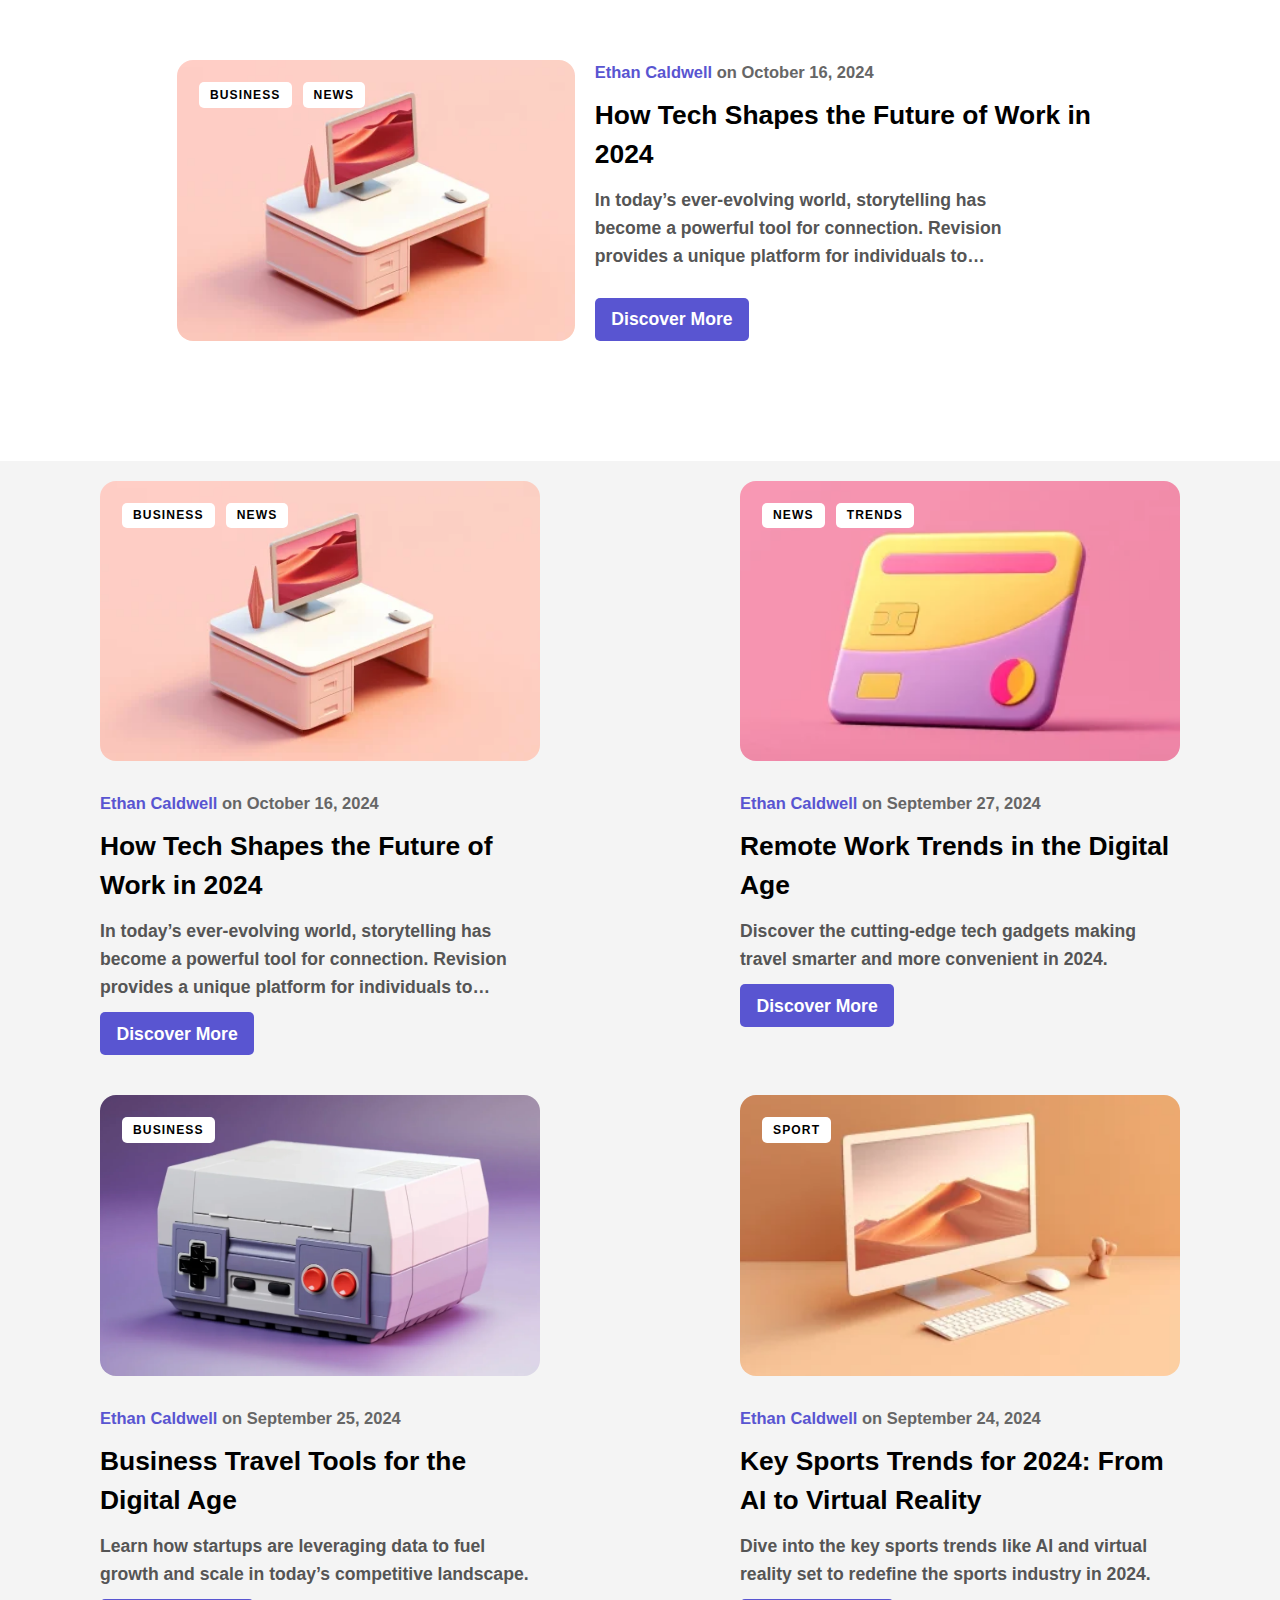
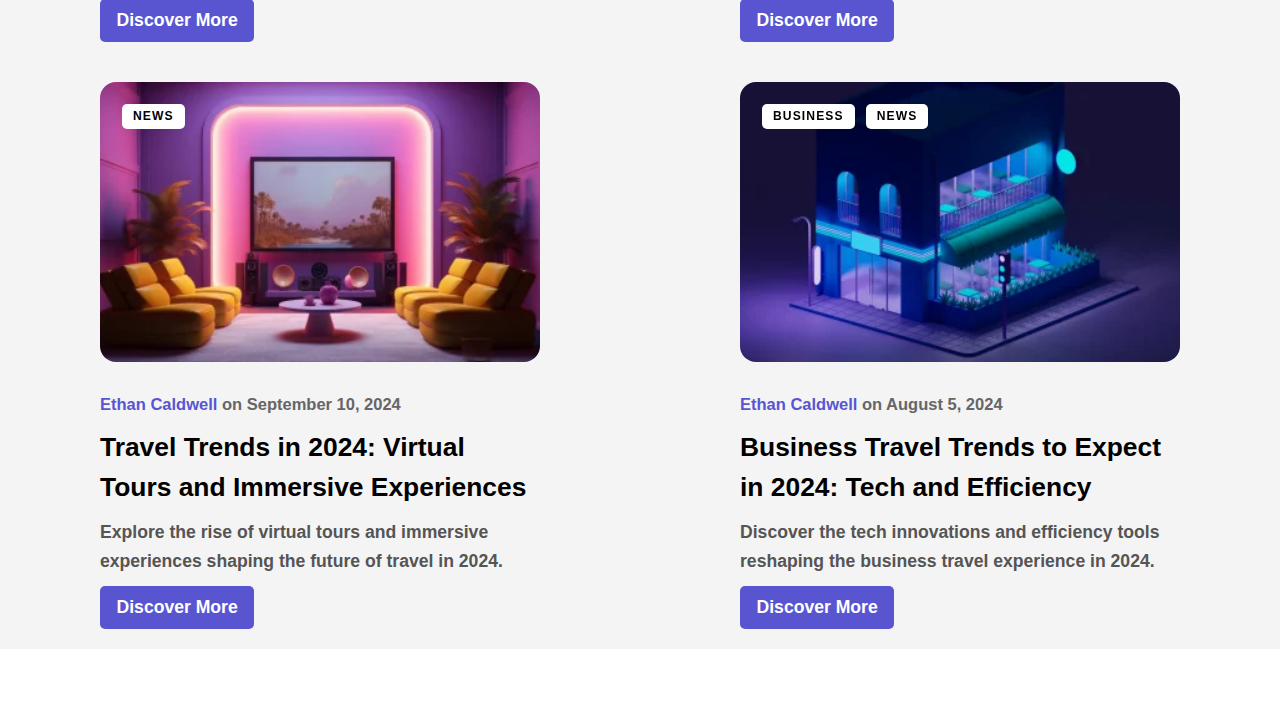
==== website test/index.html @ 29289967 "10/1" ====
<!DOCTYPE html>
<html lang="vi">
  <head>
    <meta charset="UTF-8" />
    <meta name="viewport" content="width=device-width, initial-scale=1.0" />
    <meta name="description" content="Put your description here." />
    <link rel="stylesheet" href="css/style.css" />
    <title>TEST</title>
  </head>
  <body>
    <main class="main-containter">
      <section class="block block--single-block">
        <div class="block__image-area">
          <div class="block__image-area__post-meta">
            <div class="block__image-area__meta-categories">
              <div class="block__image-area__meta-category">
                <h3 class="block__image-area__meta-category--h3">
                  <a class="block__image-area__meta-category--a" href="#"
                    >Business</a
                  >
                </h3>
              </div>
              <div class="block__image-area__meta-category">
                <h3 class="block__image-area__meta-category--h3">
                  <a class="block__image-area__meta-category--a" href="#"
                    >News</a
                  >
                </h3>
              </div>
            </div>
            <div class="block__image-area__meta-reading-time">
              <span class="block__image-area__meta-reading-time--span">
                <img
                  src="img/timer-svgrepo-com.svg"
                  alt="Clock Icon"
                  width="9"
                  height="9"
                />
                6 Min Read</span
              >
            </div>
          </div>
          <div class="block__image-area__background">
            <img
              class="block__image-area__image"
              src="img/block-1-background.webp"
              alt="block-1-background"
            />
          </div>
        </div>

        <div class="block__content-area">
          <div class="block__content-area__wrapper">
            <div class="block__content-area__post-meta">
              <a href="" rel="" class="block__content-area__author"
                >Ethan Caldwell</a
              >
              <span class="block__conten-area__date">on</span>
              October 16, 2024
            </div>
            <h2 class="block__content-area__title">
              <a href="" rel=""
                ><span>How Tech Shapes the Future of Work in 2024</span></a
              >
            </h2>
            <div class="block__content-area__description">
              In today’s ever-evolving world, storytelling has become a powerful
              tool for connection. Revision provides a unique platform for
              individuals to…
            </div>
            <div class="block__content-area__btn-discover-more">
              Discover More
            </div>
          </div>
        </div>
      </section>
      <section class="block block--multiple-blocks">
        <div class="block__item">
          <div class="block block--vertical">
            <div class="block__image-area">
              <div class="block__image-area__post-meta">
                <div class="block__image-area__meta-categories">
                  <div class="block__image-area__meta-category">
                    <h3 class="block__image-area__meta-category--h3">
                      <a class="block__image-area__meta-category--a" href="#"
                        >Business</a
                      >
                    </h3>
                  </div>
                  <div class="block__image-area__meta-category">
                    <h3 class="block__image-area__meta-category--h3">
                      <a class="block__image-area__meta-category--a" href="#"
                        >News</a
                      >
                    </h3>
                  </div>
                </div>
                <div class="block__image-area__meta-reading-time">
                  <span class="block__image-area__meta-reading-time--span">
                    <img
                      src="img/timer-svgrepo-com.svg"
                      alt="Clock Icon"
                      width="9"
                      height="9"
                    />
                    6 Min Read</span
                  >
                </div>
              </div>
              <div class="block__image-area__background">
                <img
                  class="block__image-area__image"
                  src="img/block-1-background.webp"
                  alt="block-1-background"
                />
              </div>
            </div>
            <div class="block__content-area">
              <div class="block__content-area__wrapper">
                <div class="block__content-area__post-meta">
                  <a href="" rel="" class="block__content-area__author"
                    >Ethan Caldwell</a
                  >
                  <span class="block__conten-area__date">on</span>
                  October 16, 2024
                </div>
                <h2 class="block__content-area__title">
                  <a href="" rel=""
                    ><span>How Tech Shapes the Future of Work in 2024</span></a
                  >
                </h2>
                <div class="block__content-area__description">
                  In today’s ever-evolving world, storytelling has become a
                  powerful tool for connection. Revision provides a unique
                  platform for individuals to…
                </div>
                <div class="block__content-area__btn-discover-more">
                  Discover More
                </div>
              </div>
            </div>
          </div>
        </div>
        <div class="block__item">
          <div class="block block--vertical">
            <div class="block__image-area">
              <div class="block__image-area__post-meta">
                <div class="block__image-area__meta-categories">
                  <div class="block__image-area__meta-category">
                    <h3 class="block__image-area__meta-category--h3">
                      <a class="block__image-area__meta-category--a" href="#"
                        >News</a
                      >
                    </h3>
                  </div>
                  <div class="block__image-area__meta-category">
                    <h3 class="block__image-area__meta-category--h3">
                      <a class="block__image-area__meta-category--a" href="#"
                        >Trends</a
                      >
                    </h3>
                  </div>
                </div>
                <div class="block__image-area__meta-reading-time">
                  <span class="block__image-area__meta-reading-time--span">
                    <img
                      src="img/timer-svgrepo-com.svg"
                      alt="Clock Icon"
                      width="9"
                      height="9"
                    />
                    5 Min Read</span
                  >
                </div>
              </div>
              <div class="block__image-area__background">
                <img
                  class="block__image-area__image"
                  src="img/multiple-blocks-item-1.webp"
                  alt="multiple-blocks-item-1"
                />
              </div>
            </div>
            <div class="block__content-area">
              <div class="block__content-area__wrapper">
                <div class="block__content-area__post-meta">
                  <a href="" rel="" class="block__content-area__author"
                    >Ethan Caldwell</a
                  >
                  <span class="block__conten-area__date">on</span>
                  September 27, 2024
                </div>
                <h2 class="block__content-area__title">
                  <a href="" rel=""
                    ><span>Remote Work Trends in the Digital Age</span></a
                  >
                </h2>
                <div class="block__content-area__description">
                  Discover the cutting-edge tech gadgets making travel smarter
                  and more convenient in 2024.
                </div>
                <div class="block__content-area__btn-discover-more">
                  Discover More
                </div>
              </div>
            </div>
          </div>
        </div>
        <div class="block__item">
          <div class="block block--vertical">
            <div class="block__image-area">
              <div class="block__image-area__post-meta">
                <div class="block__image-area__meta-categories">
                  <div class="block__image-area__meta-category">
                    <h3 class="block__image-area__meta-category--h3">
                      <a class="block__image-area__meta-category--a" href="#"
                        >Business</a
                      >
                    </h3>
                  </div>
                </div>
                <div class="block__image-area__meta-reading-time">
                  <span class="block__image-area__meta-reading-time--span">
                    <img
                      src="img/timer-svgrepo-com.svg"
                      alt="Clock Icon"
                      width="9"
                      height="9"
                    />
                    7 Min Read</span
                  >
                </div>
              </div>
              <div class="block__image-area__background">
                <img
                  class="block__image-area__image"
                  src="img/multiple-blocks-item-2.webp"
                  alt="multiple-blocks-item-2"
                />
              </div>
            </div>
            <div class="block__content-area">
              <div class="block__content-area__wrapper">
                <div class="block__content-area__post-meta">
                  <a href="" rel="" class="block__content-area__author"
                    >Ethan Caldwell</a
                  >
                  <span class="block__conten-area__date">on</span>
                  September 25, 2024
                </div>
                <h2 class="block__content-area__title">
                  <a href="" rel=""
                    ><span>Business Travel Tools for the Digital Age</span></a
                  >
                </h2>
                <div class="block__content-area__description">
                  Learn how startups are leveraging data to fuel growth and
                  scale in today’s competitive landscape.
                </div>
                <div class="block__content-area__btn-discover-more">
                  Discover More
                </div>
              </div>
            </div>
          </div>
        </div>
        <div class="block__item">
          <div class="block block--vertical">
            <div class="block__image-area">
              <div class="block__image-area__post-meta">
                <div class="block__image-area__meta-categories">
                  <div class="block__image-area__meta-category">
                    <h3 class="block__image-area__meta-category--h3">
                      <a class="block__image-area__meta-category--a" href="#"
                        >Sport</a
                      >
                    </h3>
                  </div>
                </div>
                <div class="block__image-area__meta-reading-time">
                  <span class="block__image-area__meta-reading-time--span">
                    <img
                      src="img/timer-svgrepo-com.svg"
                      alt="Clock Icon"
                      width="9"
                      height="9"
                    />
                    4 Min Read</span
                  >
                </div>
              </div>
              <div class="block__image-area__background">
                <img
                  class="block__image-area__image"
                  src="img/multiple-blocks-item-3.webp"
                  alt="multiple-blocks-item-3"
                />
              </div>
            </div>
            <div class="block__content-area">
              <div class="block__content-area__wrapper">
                <div class="block__content-area__post-meta">
                  <a href="" rel="" class="block__content-area__author"
                    >Ethan Caldwell</a
                  >
                  <span class="block__conten-area__date">on</span>
                  September 24, 2024
                </div>
                <h2 class="block__content-area__title">
                  <a href="" rel=""
                    ><span
                      >Key Sports Trends for 2024: From AI to Virtual
                      Reality</span
                    ></a
                  >
                </h2>
                <div class="block__content-area__description">
                  Dive into the key sports trends like AI and virtual reality
                  set to redefine the sports industry in 2024.
                </div>
                <div class="block__content-area__btn-discover-more">
                  Discover More
                </div>
              </div>
            </div>
          </div>
        </div>
        <div class="block__item">
          <div class="block block--vertical">
            <div class="block__image-area">
              <div class="block__image-area__post-meta">
                <div class="block__image-area__meta-categories">
                  <div class="block__image-area__meta-category">
                    <h3 class="block__image-area__meta-category--h3">
                      <a class="block__image-area__meta-category--a" href="#"
                        >News</a
                      >
                    </h3>
                  </div>
                </div>
                <div class="block__image-area__meta-reading-time">
                  <span class="block__image-area__meta-reading-time--span">
                    <img
                      src="img/timer-svgrepo-com.svg"
                      alt="Clock Icon"
                      width="9"
                      height="9"
                    />
                    4 Min Read</span
                  >
                </div>
              </div>
              <div class="block__image-area__background">
                <img
                  class="block__image-area__image"
                  src="img/multiple-blocks-item-4.webp"
                  alt="multiple-blocks-item-4"
                />
              </div>
            </div>
            <div class="block__content-area">
              <div class="block__content-area__wrapper">
                <div class="block__content-area__post-meta">
                  <a href="" rel="" class="block__content-area__author"
                    >Ethan Caldwell</a
                  >
                  <span class="block__conten-area__date">on</span>
                  September 10, 2024
                </div>
                <h2 class="block__content-area__title">
                  <a href="" rel=""
                    ><span
                      >Travel Trends in 2024: Virtual Tours and Immersive
                      Experiences</span
                    ></a
                  >
                </h2>
                <div class="block__content-area__description">
                  Explore the rise of virtual tours and immersive experiences
                  shaping the future of travel in 2024.
                </div>
                <div class="block__content-area__btn-discover-more">
                  Discover More
                </div>
              </div>
            </div>
          </div>
        </div>
        <div class="block__item">
          <div class="block block--vertical">
            <div class="block__image-area">
              <div class="block__image-area__post-meta">
                <div class="block__image-area__meta-categories">
                  <div class="block__image-area__meta-category">
                    <h3 class="block__image-area__meta-category--h3">
                      <a class="block__image-area__meta-category--a" href="#"
                        >Business</a
                      >
                    </h3>
                  </div>
                  <div class="block__image-area__meta-category">
                    <h3 class="block__image-area__meta-category--h3">
                      <a class="block__image-area__meta-category--a" href="#"
                        >News</a
                      >
                    </h3>
                  </div>
                </div>
                <div class="block__image-area__meta-reading-time">
                  <span class="block__image-area__meta-reading-time--span">
                    <img
                      src="img/timer-svgrepo-com.svg"
                      alt="Clock Icon"
                      width="9"
                      height="9"
                    />
                    3 Min Read</span
                  >
                </div>
              </div>
              <div class="block__image-area__background">
                <img
                  class="block__image-area__image"
                  src="img/multiple-blocks-item-5.webp"
                  alt="multiple-blocks-item-5"
                />
              </div>
            </div>
            <div class="block__content-area">
              <div class="block__content-area__wrapper">
                <div class="block__content-area__post-meta">
                  <a href="" rel="" class="block__content-area__author"
                    >Ethan Caldwell</a
                  >
                  <span class="block__conten-area__date">on</span>
                  August 5, 2024
                </div>
                <h2 class="block__content-area__title">
                  <a href="" rel=""
                    ><span
                      >Business Travel Trends to Expect in 2024: Tech and
                      Efficiency</span
                    ></a
                  >
                </h2>
                <div class="block__content-area__description">
                  Discover the tech innovations and efficiency tools reshaping
                  the business travel experience in 2024.
                </div>
                <div class="block__content-area__btn-discover-more">
                  Discover More
                </div>
              </div>
            </div>
          </div>
        </div>
      </section>
    </main>
    <script src="js/main.js"></script>
  </body>
</html>
---- website test/css/style.css ----
* {
  margin: 0;
  padding: 0;
  box-sizing: border-box;
}

body {
  line-height: 1.5;
  -webkit-font-smoothing: antialiased;
  min-height: 100vh;
  margin: 0;
  overflow-x: hidden;
  font-family: "DM Sans", sans-serif;
  font-weight: 800;
  font-style: normal;
}

.main-containter {
  display: flex;
  flex-direction: column;
  width: 100%;
  height: 100%;
  gap: 100px;
  justify-content: center;
  align-items: center;
  margin: 50px 0;
}

.block {
  width: 100%;
  height: 25.5rem;
  max-width: 84.2rem;
  display: flex;
  flex-direction: row;
  gap: 20px;
  cursor: pointer;
  margin: 10px;
}

hr {
  width: 80%;
  height: 1px;
  color: darkgray;
}

.block--multiple-blocks {
  display: grid;
  grid-template-columns: repeat(auto-fit, minmax(42rem, 1fr));
  grid-template-rows: repeat(2, auto);
  width: 100%;
  height: 100%;
  max-width: 100vw;
  background: #f4f4f4;
  padding: 10px;
}

.block--vertical {
  flex-direction: column;
  width: 40em;
  height: auto;
  gap: 30px;
}

.block__image-area {
  position: relative;
  width: 40rem;
  height: 25.5rem;
  margin-right: 0;
  border-radius: 16px;
  transform: translate3d(0, 0, 0);
  overflow: hidden;
}

.block__image-area::before {
  content: "";
  display: block;
  padding-top: 56.25%;
  position: absolute;
  top: 0;
  left: 0;
  width: 100%;
}

.block__image-area__post-meta {
  letter-spacing: 0.1em;
  display: flex;
  justify-content: space-between;
  margin-bottom: 10px;
  position: absolute;
  top: 2rem;
  left: 2rem;
  right: 2rem;
}

.block__image-area__meta-category {
  display: flex;
  gap: 1rem;
  line-height: 1.2;
  font-size: 1.1rem;
}

.block__image-area__meta-categories {
  display: flex;
  gap: 1rem;
}

.block__image-area__meta-category--h3 {
  padding: 0.5rem 1rem;
  border-radius: 5px;
  background: white;
  font-size: 1em;
  margin: 0;
}

.block__image-area__meta-category--a {
  color: black;
  text-transform: uppercase;
  text-decoration: none;
}

.block__image-area__meta-reading-time {
  display: flex;
  align-items: center;
  justify-content: center;
  font-size: 1rem;
  font-weight: 800;
  color: white;
  background: rgba(41, 41, 75, 0.15);
  border-radius: 50px;
  padding: 0.5rem;
  opacity: 0;
  pointer-events: none;
  transition: opacity 0.2s ease-in-out;
}

.block--single-block:hover .block__image-area__meta-reading-time {
  opacity: 1;
  pointer-events: auto;
}

.block__image-area__meta-reading-time--span {
  display: flex;
  align-items: center;
  gap: 0.5rem;
  line-height: 1.2;
}

.block__image-area__background {
  width: 100%;
  height: 100%;
  object-fit: cover;
  object-position: center center;
}

.block__image-area__image {
  width: 100%;
  height: 100%;
  object-fit: cover;
}

.block__content-area {
  flex-grow: 1;
  height: 100%;
}

.block__content-area__wrapper {
  width: 100%;
  height: 100%;
  display: flex;
  flex-direction: column;
  justify-content: flex-start;
  align-items: flex-start;
  gap: 1rem;
  font-size: 1rem;
}

.block__content-area__post-meta {
  margin: 0;
  font-size: 1.5em;
  color: #666;
}

.block__content-area__author {
  text-decoration: none;
  color: #5955d1;
}

.block__content-area__title {
  font-size: 2.4em;
  font-weight: bold;
  color: #000;
  margin: 0;
}

.block__content-area__title a {
  text-decoration: none;
  color: inherit;
}

.block__content-area__description {
  font-size: 1.6em;
  width: 25em;
  color: #555;
  line-height: 1.6;
}

.block__content-area__btn-discover-more {
  align-self: flex-start;
  padding: 0.75rem 1.5rem;
  background-color: #5955d1;
  color: #fff;
  font-size: 1.6em;
  border-radius: 5px;
  text-decoration: none;
  font-weight: 600;
  cursor: pointer;
  transition: background-color 0.3s;
  margin-top: auto;
}

.block__content-area__btn-discover-more:hover {
  box-shadow: 0 4px 15px rgba(0, 0, 0, 0.2);
}

@media (max-width: 800px) {
  .block__content-area__wrapper {
    font-size: 0.9rem;
  }
}

.block__item {
  justify-items: center;
  width: 100%;
  height: 100%;
}

@media only screen and (min-width: 1024px) and (max-width: 1799px) {
  html {
    font-size: 68.75%;
  }
}

@media (max-width: 1023px) {
  html {
    font-size: 50%;
  }
}

@media (max-width: 375px) {
  html {
    font-size: 43.75%;
  }
}

@media (max-width: 320px) {
  html {
    font-size: 37.5%;
  }
}
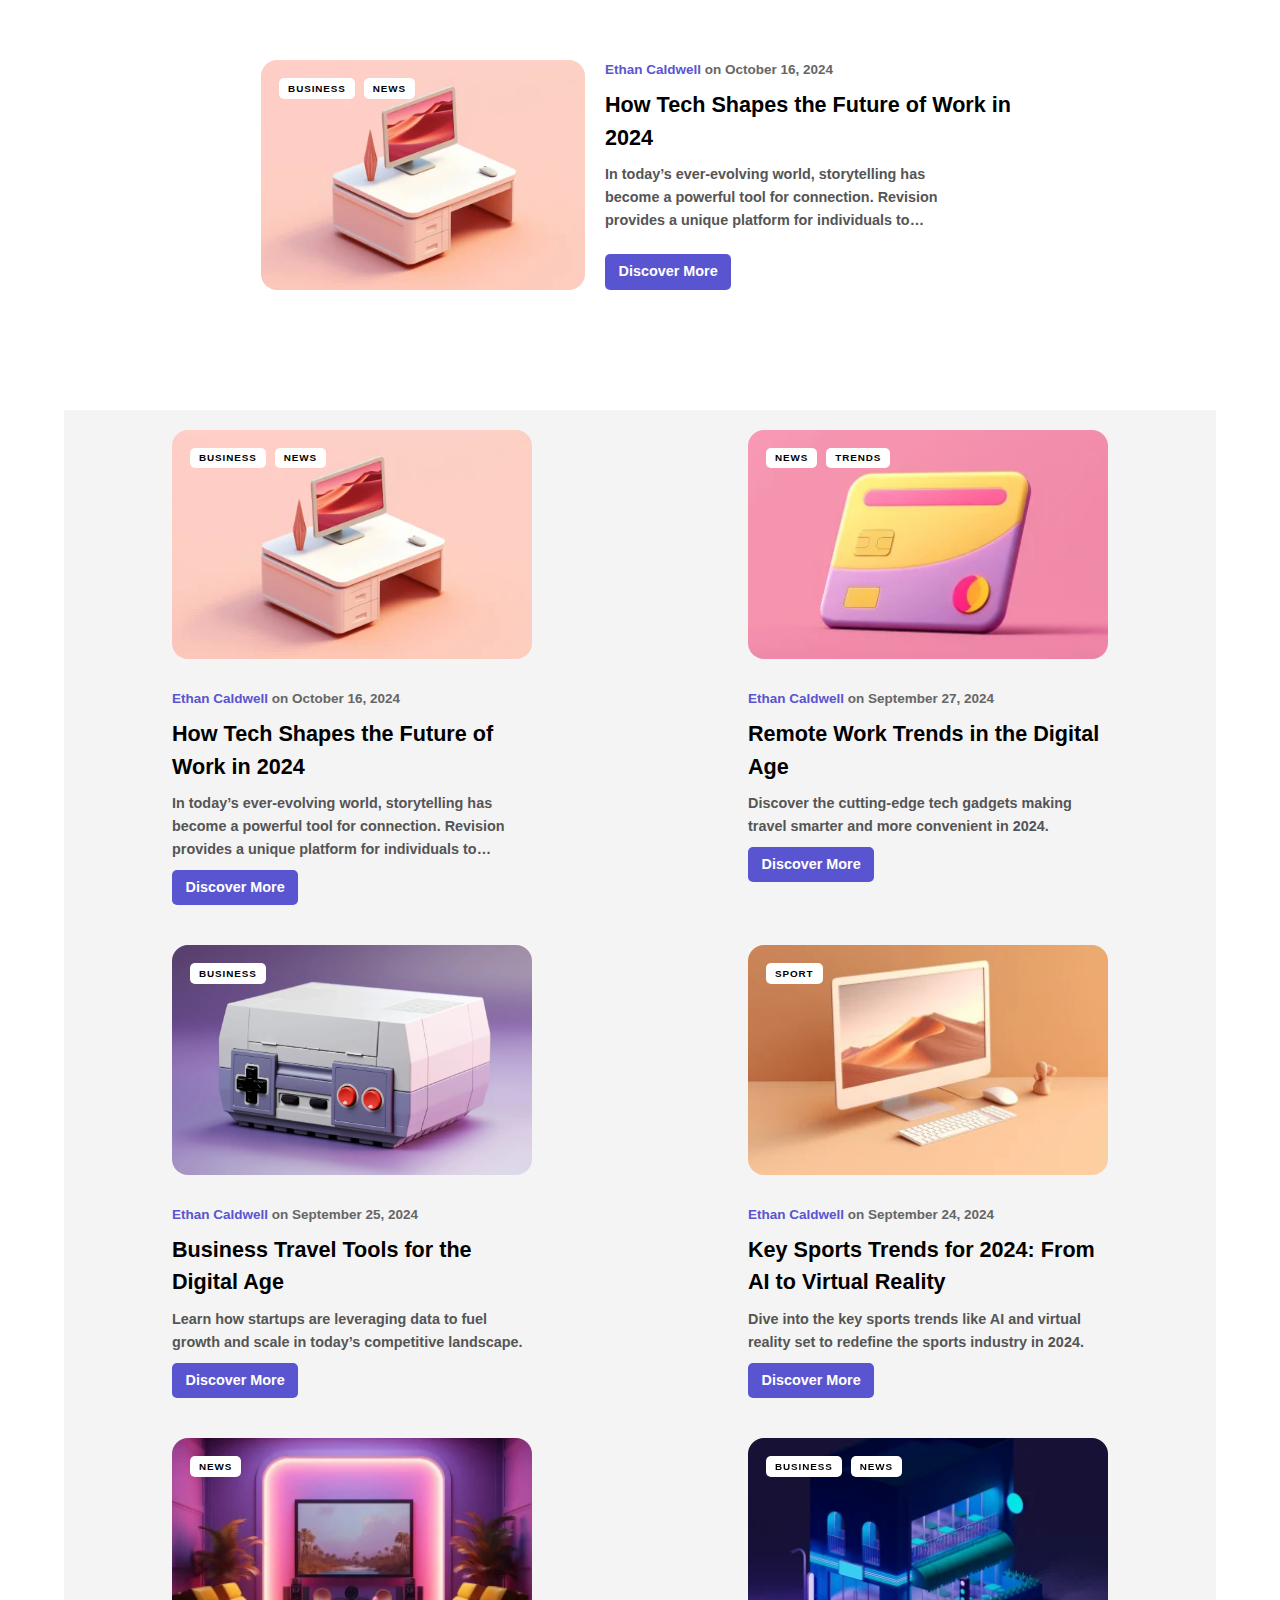
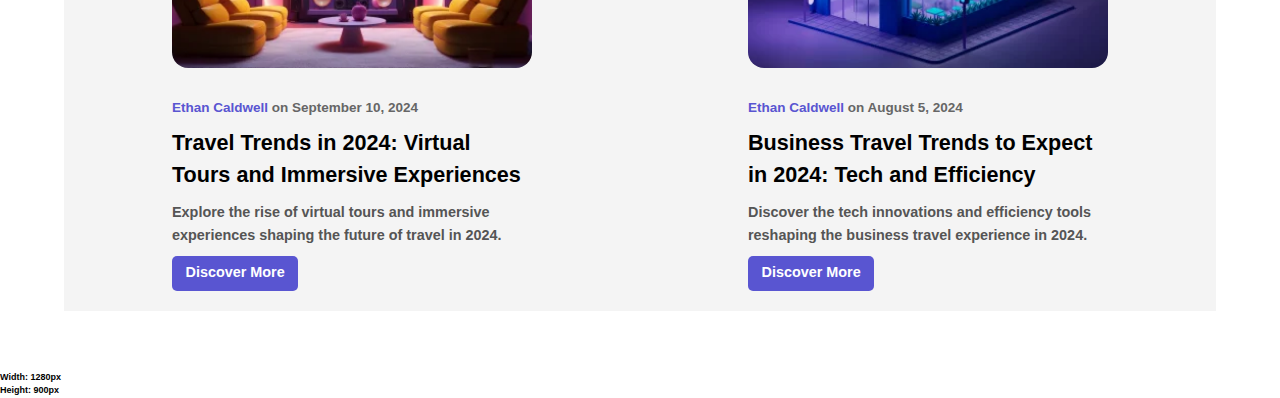
==== commit ba8b6909: "10/1" ====
--- a/website test/index.html
+++ b/website test/index.html
@@ -1,28 +1,29 @@
 <!DOCTYPE html>
 <html lang="vi">
   <head>
-    <meta charset="UTF-8" />
-    <meta name="viewport" content="width=device-width, initial-scale=1.0" />
-    <meta name="description" content="Put your description here." />
-    <link rel="stylesheet" href="css/style.css" />
+    <meta charset="UTF-8" >
+    <meta name="viewport" content="width=device-width, initial-scale=1.0">
+    <meta name="description" content="Test web" >
+    <meta name="robots" content="index, follow, max-image-preview:large, max-snippet:-1, max-video-preview:-1">
+    <link rel="stylesheet" href="css/style.css" >
     <title>TEST</title>
   </head>
   <body>
     <main class="main-containter">
-      <section class="block block--single-block">
+      <section class="block block--single">
         <div class="block__image-area">
-          <div class="block__image-area__post-meta">
-            <div class="block__image-area__meta-categories">
-              <div class="block__image-area__meta-category">
-                <h3 class="block__image-area__meta-category--h3">
-                  <a class="block__image-area__meta-category--a" href="#"
+          <div class="post-meta">
+            <div class="post-meta__categories">
+              <div class="post-meta__category">
+                <h3 class="post-meta__category--h3">
+                  <a class="post-meta__category--a" href="#"
                     >Business</a
                   >
                 </h3>
               </div>
-              <div class="block__image-area__meta-category">
-                <h3 class="block__image-area__meta-category--h3">
-                  <a class="block__image-area__meta-category--a" href="#"
+              <div class="post-meta__category">
+                <h3 class="post-meta__category--h3">
+                  <a class="post-meta__category--a" href="#"
                     >News</a
                   >
                 </h3>
@@ -35,61 +36,61 @@
                   alt="Clock Icon"
                   width="9"
                   height="9"
-                />
+                >
                 6 Min Read</span
               >
             </div>
           </div>
-          <div class="block__image-area__background">
+          <div class="background">
             <img
-              class="block__image-area__image"
+              loading="lazy"
+              class="background__image"
               src="img/block-1-background.webp"
               alt="block-1-background"
-            />
-          </div>
-        </div>
-
+            >
+          </div>
+        </div>
         <div class="block__content-area">
-          <div class="block__content-area__wrapper">
-            <div class="block__content-area__post-meta">
-              <a href="" rel="" class="block__content-area__author"
+          <div class="block__content-wrapper">
+            <div class="content__post-meta">
+              <a href="" rel="" class="content__author"
                 >Ethan Caldwell</a
               >
-              <span class="block__conten-area__date">on</span>
+              <span class="content__date">on</span>
               October 16, 2024
             </div>
-            <h2 class="block__content-area__title">
+            <h2 class="content__title">
               <a href="" rel=""
                 ><span>How Tech Shapes the Future of Work in 2024</span></a
               >
             </h2>
-            <div class="block__content-area__description">
+            <div class="content__discription">
               In today’s ever-evolving world, storytelling has become a powerful
               tool for connection. Revision provides a unique platform for
               individuals to…
             </div>
-            <div class="block__content-area__btn-discover-more">
+            <div class="btn-discover-more">
               Discover More
             </div>
           </div>
         </div>
       </section>
-      <section class="block block--multiple-blocks">
-        <div class="block__item">
-          <div class="block block--vertical">
-            <div class="block__image-area">
-              <div class="block__image-area__post-meta">
-                <div class="block__image-area__meta-categories">
-                  <div class="block__image-area__meta-category">
-                    <h3 class="block__image-area__meta-category--h3">
-                      <a class="block__image-area__meta-category--a" href="#"
+      <section class="block block--multiple">
+        <div class="block__item">
+          <div class="block block--vertical">
+            <div class="block__image-area">
+              <div class="post-meta">
+                <div class="post-meta__categories">
+                  <div class="post-meta__category">
+                    <h3 class="post-meta__category--h3">
+                      <a class="post-meta__category--a" href="#"
                         >Business</a
                       >
                     </h3>
                   </div>
-                  <div class="block__image-area__meta-category">
-                    <h3 class="block__image-area__meta-category--h3">
-                      <a class="block__image-area__meta-category--a" href="#"
+                  <div class="post-meta__category">
+                    <h3 class="post-meta__category--h3">
+                      <a class="post-meta__category--a" href="#"
                         >News</a
                       >
                     </h3>
@@ -102,60 +103,61 @@
                       alt="Clock Icon"
                       width="9"
                       height="9"
-                    />
+                    >
                     6 Min Read</span
                   >
                 </div>
               </div>
-              <div class="block__image-area__background">
-                <img
-                  class="block__image-area__image"
+              <div class="background">
+                <img
+                  loading="lazy"
+                  class="background__image"
                   src="img/block-1-background.webp"
                   alt="block-1-background"
-                />
-              </div>
-            </div>
-            <div class="block__content-area">
-              <div class="block__content-area__wrapper">
-                <div class="block__content-area__post-meta">
-                  <a href="" rel="" class="block__content-area__author"
-                    >Ethan Caldwell</a
-                  >
-                  <span class="block__conten-area__date">on</span>
+                >
+              </div>
+            </div>
+            <div class="block__content-area">
+              <div class="block__content-wrapper">
+                <div class="content__post-meta">
+                  <a href="" rel="" class="content__author"
+                    >Ethan Caldwell</a
+                  >
+                  <span class="content__date">on</span>
                   October 16, 2024
                 </div>
-                <h2 class="block__content-area__title">
+                <h2 class="content__title">
                   <a href="" rel=""
                     ><span>How Tech Shapes the Future of Work in 2024</span></a
                   >
                 </h2>
-                <div class="block__content-area__description">
+                <div class="content__discription">
                   In today’s ever-evolving world, storytelling has become a
                   powerful tool for connection. Revision provides a unique
                   platform for individuals to…
                 </div>
-                <div class="block__content-area__btn-discover-more">
-                  Discover More
-                </div>
-              </div>
-            </div>
-          </div>
-        </div>
-        <div class="block__item">
-          <div class="block block--vertical">
-            <div class="block__image-area">
-              <div class="block__image-area__post-meta">
-                <div class="block__image-area__meta-categories">
-                  <div class="block__image-area__meta-category">
-                    <h3 class="block__image-area__meta-category--h3">
-                      <a class="block__image-area__meta-category--a" href="#"
+                <div class="btn-discover-more">
+                  Discover More
+                </div>
+              </div>
+            </div>
+          </div>
+        </div>
+        <div class="block__item">
+          <div class="block block--vertical">
+            <div class="block__image-area">
+              <div class="post-meta">
+                <div class="post-meta__categories">
+                  <div class="post-meta__category">
+                    <h3 class="post-meta__category--h3">
+                      <a class="post-meta__category--a" href="#"
                         >News</a
                       >
                     </h3>
                   </div>
-                  <div class="block__image-area__meta-category">
-                    <h3 class="block__image-area__meta-category--h3">
-                      <a class="block__image-area__meta-category--a" href="#"
+                  <div class="post-meta__category">
+                    <h3 class="post-meta__category--h3">
+                      <a class="post-meta__category--a" href="#"
                         >Trends</a
                       >
                     </h3>
@@ -168,52 +170,53 @@
                       alt="Clock Icon"
                       width="9"
                       height="9"
-                    />
+                    >
                     5 Min Read</span
                   >
                 </div>
               </div>
-              <div class="block__image-area__background">
-                <img
-                  class="block__image-area__image"
+              <div class="background">
+                <img
+                  loading="lazy"
+                  class="background__image"
                   src="img/multiple-blocks-item-1.webp"
                   alt="multiple-blocks-item-1"
-                />
-              </div>
-            </div>
-            <div class="block__content-area">
-              <div class="block__content-area__wrapper">
-                <div class="block__content-area__post-meta">
-                  <a href="" rel="" class="block__content-area__author"
-                    >Ethan Caldwell</a
-                  >
-                  <span class="block__conten-area__date">on</span>
+                >
+              </div>
+            </div>
+            <div class="block__content-area">
+              <div class="block__content-wrapper">
+                <div class="content__post-meta">
+                  <a href="" rel="" class="content__author"
+                    >Ethan Caldwell</a
+                  >
+                  <span class="content__date">on</span>
                   September 27, 2024
                 </div>
-                <h2 class="block__content-area__title">
+                <h2 class="content__title">
                   <a href="" rel=""
                     ><span>Remote Work Trends in the Digital Age</span></a
                   >
                 </h2>
-                <div class="block__content-area__description">
+                <div class="content__discription">
                   Discover the cutting-edge tech gadgets making travel smarter
                   and more convenient in 2024.
                 </div>
-                <div class="block__content-area__btn-discover-more">
-                  Discover More
-                </div>
-              </div>
-            </div>
-          </div>
-        </div>
-        <div class="block__item">
-          <div class="block block--vertical">
-            <div class="block__image-area">
-              <div class="block__image-area__post-meta">
-                <div class="block__image-area__meta-categories">
-                  <div class="block__image-area__meta-category">
-                    <h3 class="block__image-area__meta-category--h3">
-                      <a class="block__image-area__meta-category--a" href="#"
+                <div class="btn-discover-more">
+                  Discover More
+                </div>
+              </div>
+            </div>
+          </div>
+        </div>
+        <div class="block__item">
+          <div class="block block--vertical">
+            <div class="block__image-area">
+              <div class="post-meta">
+                <div class="post-meta__categories">
+                  <div class="post-meta__category">
+                    <h3 class="post-meta__category--h3">
+                      <a class="post-meta__category--a" href="#"
                         >Business</a
                       >
                     </h3>
@@ -226,52 +229,53 @@
                       alt="Clock Icon"
                       width="9"
                       height="9"
-                    />
+                    >
                     7 Min Read</span
                   >
                 </div>
               </div>
-              <div class="block__image-area__background">
-                <img
-                  class="block__image-area__image"
+              <div class="background">
+                <img
+                  loading="lazy"
+                  class="background__image"
                   src="img/multiple-blocks-item-2.webp"
                   alt="multiple-blocks-item-2"
-                />
-              </div>
-            </div>
-            <div class="block__content-area">
-              <div class="block__content-area__wrapper">
-                <div class="block__content-area__post-meta">
-                  <a href="" rel="" class="block__content-area__author"
-                    >Ethan Caldwell</a
-                  >
-                  <span class="block__conten-area__date">on</span>
+                >
+              </div>
+            </div>
+            <div class="block__content-area">
+              <div class="block__content-wrapper">
+                <div class="content__post-meta">
+                  <a href="" rel="" class="content__author"
+                    >Ethan Caldwell</a
+                  >
+                  <span class="content__date">on</span>
                   September 25, 2024
                 </div>
-                <h2 class="block__content-area__title">
+                <h2 class="content__title">
                   <a href="" rel=""
                     ><span>Business Travel Tools for the Digital Age</span></a
                   >
                 </h2>
-                <div class="block__content-area__description">
+                <div class="content__discription">
                   Learn how startups are leveraging data to fuel growth and
                   scale in today’s competitive landscape.
                 </div>
-                <div class="block__content-area__btn-discover-more">
-                  Discover More
-                </div>
-              </div>
-            </div>
-          </div>
-        </div>
-        <div class="block__item">
-          <div class="block block--vertical">
-            <div class="block__image-area">
-              <div class="block__image-area__post-meta">
-                <div class="block__image-area__meta-categories">
-                  <div class="block__image-area__meta-category">
-                    <h3 class="block__image-area__meta-category--h3">
-                      <a class="block__image-area__meta-category--a" href="#"
+                <div class="btn-discover-more">
+                  Discover More
+                </div>
+              </div>
+            </div>
+          </div>
+        </div>
+        <div class="block__item">
+          <div class="block block--vertical">
+            <div class="block__image-area">
+              <div class="post-meta">
+                <div class="post-meta__categories">
+                  <div class="post-meta__category">
+                    <h3 class="post-meta__category--h3">
+                      <a class="post-meta__category--a" href="#"
                         >Sport</a
                       >
                     </h3>
@@ -284,29 +288,30 @@
                       alt="Clock Icon"
                       width="9"
                       height="9"
-                    />
+                    >
                     4 Min Read</span
                   >
                 </div>
               </div>
-              <div class="block__image-area__background">
-                <img
-                  class="block__image-area__image"
+              <div class="background">
+                <img
+                  loading="lazy"
+                  class="background__image"
                   src="img/multiple-blocks-item-3.webp"
                   alt="multiple-blocks-item-3"
-                />
-              </div>
-            </div>
-            <div class="block__content-area">
-              <div class="block__content-area__wrapper">
-                <div class="block__content-area__post-meta">
-                  <a href="" rel="" class="block__content-area__author"
-                    >Ethan Caldwell</a
-                  >
-                  <span class="block__conten-area__date">on</span>
+                >
+              </div>
+            </div>
+            <div class="block__content-area">
+              <div class="block__content-wrapper">
+                <div class="content__post-meta">
+                  <a href="" rel="" class="content__author"
+                    >Ethan Caldwell</a
+                  >
+                  <span class="content__date">on</span>
                   September 24, 2024
                 </div>
-                <h2 class="block__content-area__title">
+                <h2 class="content__title">
                   <a href="" rel=""
                     ><span
                       >Key Sports Trends for 2024: From AI to Virtual
@@ -314,25 +319,25 @@
                     ></a
                   >
                 </h2>
-                <div class="block__content-area__description">
+                <div class="content__discription">
                   Dive into the key sports trends like AI and virtual reality
                   set to redefine the sports industry in 2024.
                 </div>
-                <div class="block__content-area__btn-discover-more">
-                  Discover More
-                </div>
-              </div>
-            </div>
-          </div>
-        </div>
-        <div class="block__item">
-          <div class="block block--vertical">
-            <div class="block__image-area">
-              <div class="block__image-area__post-meta">
-                <div class="block__image-area__meta-categories">
-                  <div class="block__image-area__meta-category">
-                    <h3 class="block__image-area__meta-category--h3">
-                      <a class="block__image-area__meta-category--a" href="#"
+                <div class="btn-discover-more">
+                  Discover More
+                </div>
+              </div>
+            </div>
+          </div>
+        </div>
+        <div class="block__item">
+          <div class="block block--vertical">
+            <div class="block__image-area">
+              <div class="post-meta">
+                <div class="post-meta__categories">
+                  <div class="post-meta__category">
+                    <h3 class="post-meta__category--h3">
+                      <a class="post-meta__category--a" href="#"
                         >News</a
                       >
                     </h3>
@@ -345,29 +350,30 @@
                       alt="Clock Icon"
                       width="9"
                       height="9"
-                    />
+                    >
                     4 Min Read</span
                   >
                 </div>
               </div>
-              <div class="block__image-area__background">
-                <img
-                  class="block__image-area__image"
+              <div class="background">
+                <img
+                  loading="lazy"
+                  class="background__image"
                   src="img/multiple-blocks-item-4.webp"
                   alt="multiple-blocks-item-4"
-                />
-              </div>
-            </div>
-            <div class="block__content-area">
-              <div class="block__content-area__wrapper">
-                <div class="block__content-area__post-meta">
-                  <a href="" rel="" class="block__content-area__author"
-                    >Ethan Caldwell</a
-                  >
-                  <span class="block__conten-area__date">on</span>
+                >
+              </div>
+            </div>
+            <div class="block__content-area">
+              <div class="block__content-wrapper">
+                <div class="content__post-meta">
+                  <a href="" rel="" class="content__author"
+                    >Ethan Caldwell</a
+                  >
+                  <span class="content__date">on</span>
                   September 10, 2024
                 </div>
-                <h2 class="block__content-area__title">
+                <h2 class="content__title">
                   <a href="" rel=""
                     ><span
                       >Travel Trends in 2024: Virtual Tours and Immersive
@@ -375,32 +381,32 @@
                     ></a
                   >
                 </h2>
-                <div class="block__content-area__description">
+                <div class="content__discription">
                   Explore the rise of virtual tours and immersive experiences
                   shaping the future of travel in 2024.
                 </div>
-                <div class="block__content-area__btn-discover-more">
-                  Discover More
-                </div>
-              </div>
-            </div>
-          </div>
-        </div>
-        <div class="block__item">
-          <div class="block block--vertical">
-            <div class="block__image-area">
-              <div class="block__image-area__post-meta">
-                <div class="block__image-area__meta-categories">
-                  <div class="block__image-area__meta-category">
-                    <h3 class="block__image-area__meta-category--h3">
-                      <a class="block__image-area__meta-category--a" href="#"
+                <div class="btn-discover-more">
+                  Discover More
+                </div>
+              </div>
+            </div>
+          </div>
+        </div>
+        <div class="block__item">
+          <div class="block block--vertical">
+            <div class="block__image-area">
+              <div class="post-meta">
+                <div class="post-meta__categories">
+                  <div class="post-meta__category">
+                    <h3 class="post-meta__category--h3">
+                      <a class="post-meta__category--a" href="#"
                         >Business</a
                       >
                     </h3>
                   </div>
-                  <div class="block__image-area__meta-category">
-                    <h3 class="block__image-area__meta-category--h3">
-                      <a class="block__image-area__meta-category--a" href="#"
+                  <div class="post-meta__category">
+                    <h3 class="post-meta__category--h3">
+                      <a class="post-meta__category--a" href="#"
                         >News</a
                       >
                     </h3>
@@ -413,29 +419,30 @@
                       alt="Clock Icon"
                       width="9"
                       height="9"
-                    />
+                    >
                     3 Min Read</span
                   >
                 </div>
               </div>
-              <div class="block__image-area__background">
-                <img
-                  class="block__image-area__image"
+              <div class="background">
+                <img
+                  loading="lazy"
+                  class="background__image"
                   src="img/multiple-blocks-item-5.webp"
                   alt="multiple-blocks-item-5"
-                />
-              </div>
-            </div>
-            <div class="block__content-area">
-              <div class="block__content-area__wrapper">
-                <div class="block__content-area__post-meta">
-                  <a href="" rel="" class="block__content-area__author"
-                    >Ethan Caldwell</a
-                  >
-                  <span class="block__conten-area__date">on</span>
+                >
+              </div>
+            </div>
+            <div class="block__content-area">
+              <div class="block__content-wrapper">
+                <div class="content__post-meta">
+                  <a href="" rel="" class="content__author"
+                    >Ethan Caldwell</a
+                  >
+                  <span class="content__date">on</span>
                   August 5, 2024
                 </div>
-                <h2 class="block__content-area__title">
+                <h2 class="content__title">
                   <a href="" rel=""
                     ><span
                       >Business Travel Trends to Expect in 2024: Tech and
@@ -443,11 +450,11 @@
                     ></a
                   >
                 </h2>
-                <div class="block__content-area__description">
+                <div class="content__discription">
                   Discover the tech innovations and efficiency tools reshaping
                   the business travel experience in 2024.
                 </div>
-                <div class="block__content-area__btn-discover-more">
+                <div class="btn-discover-more">
                   Discover More
                 </div>
               </div>
@@ -456,6 +463,11 @@
         </div>
       </section>
     </main>
+    <div class="dimension">
+      <p id="width"></p>
+      <p id="height"></p>
+    </div>
     <script src="js/main.js"></script>
   </body>
 </html>
+
--- a/website test/css/style.css
+++ b/website test/css/style.css
@@ -1,3 +1,6 @@
+html {
+  font-size: 62.5%;
+}
 * {
   margin: 0;
   padding: 0;
@@ -43,15 +46,16 @@
   color: darkgray;
 }
 
-.block--multiple-blocks {
+.block--multiple {
   display: grid;
-  grid-template-columns: repeat(auto-fit, minmax(42rem, 1fr));
+  grid-template-columns: repeat(auto-fit, minmax(400px, 1fr));
   grid-template-rows: repeat(2, auto);
-  width: 100%;
-  height: 100%;
-  max-width: 100vw;
+  height: 100%;
+  max-width: 90vw;
   background: #f4f4f4;
   padding: 10px;
+  justify-content: center;
+  align-content: center;
 }
 
 .block--vertical {
@@ -81,7 +85,7 @@
   width: 100%;
 }
 
-.block__image-area__post-meta {
+.post-meta {
   letter-spacing: 0.1em;
   display: flex;
   justify-content: space-between;
@@ -92,19 +96,19 @@
   right: 2rem;
 }
 
-.block__image-area__meta-category {
+.post-meta__category {
   display: flex;
   gap: 1rem;
   line-height: 1.2;
   font-size: 1.1rem;
 }
 
-.block__image-area__meta-categories {
+.post-meta__categories {
   display: flex;
   gap: 1rem;
 }
 
-.block__image-area__meta-category--h3 {
+.post-meta__category--h3 {
   padding: 0.5rem 1rem;
   border-radius: 5px;
   background: white;
@@ -112,7 +116,7 @@
   margin: 0;
 }
 
-.block__image-area__meta-category--a {
+.post-meta__category--a {
   color: black;
   text-transform: uppercase;
   text-decoration: none;
@@ -133,7 +137,7 @@
   transition: opacity 0.2s ease-in-out;
 }
 
-.block--single-block:hover .block__image-area__meta-reading-time {
+.block--single:hover .block__image-area__meta-reading-time {
   opacity: 1;
   pointer-events: auto;
 }
@@ -145,14 +149,14 @@
   line-height: 1.2;
 }
 
-.block__image-area__background {
+.background {
   width: 100%;
   height: 100%;
   object-fit: cover;
   object-position: center center;
 }
 
-.block__image-area__image {
+.background__image {
   width: 100%;
   height: 100%;
   object-fit: cover;
@@ -163,7 +167,7 @@
   height: 100%;
 }
 
-.block__content-area__wrapper {
+.block__content-wrapper {
   width: 100%;
   height: 100%;
   display: flex;
@@ -174,37 +178,37 @@
   font-size: 1rem;
 }
 
-.block__content-area__post-meta {
+.content__post-meta {
   margin: 0;
   font-size: 1.5em;
   color: #666;
 }
 
-.block__content-area__author {
+.content__author {
   text-decoration: none;
   color: #5955d1;
 }
 
-.block__content-area__title {
+.content__title {
   font-size: 2.4em;
   font-weight: bold;
   color: #000;
   margin: 0;
 }
 
-.block__content-area__title a {
+.content__title a {
   text-decoration: none;
   color: inherit;
 }
 
-.block__content-area__description {
+.content__discription {
   font-size: 1.6em;
   width: 25em;
   color: #555;
   line-height: 1.6;
 }
 
-.block__content-area__btn-discover-more {
+.btn-discover-more {
   align-self: flex-start;
   padding: 0.75rem 1.5rem;
   background-color: #5955d1;
@@ -218,14 +222,8 @@
   margin-top: auto;
 }
 
-.block__content-area__btn-discover-more:hover {
+.btn-discover-more:hover {
   box-shadow: 0 4px 15px rgba(0, 0, 0, 0.2);
-}
-
-@media (max-width: 800px) {
-  .block__content-area__wrapper {
-    font-size: 0.9rem;
-  }
 }
 
 .block__item {
@@ -234,26 +232,21 @@
   height: 100%;
 }
 
-@media only screen and (min-width: 1024px) and (max-width: 1799px) {
-  html {
-    font-size: 68.75%;
-  }
-}
-
-@media (max-width: 1023px) {
-  html {
-    font-size: 50%;
-  }
-}
-
-@media (max-width: 375px) {
+@media (max-width: 575px) {
   html {
     font-size: 43.75%;
   }
 }
 
-@media (max-width: 320px) {
+@media (max-width: 1100px) {
+  .block--multiple {
+    grid-template-columns: repeat(auto-fit, minmax(40em, 1fr));
+    max-width: 100vw;
+  }
+}
+
+@media (min-width: 576px) {
   html {
-    font-size: 37.5%;
+    font-size: 56.25%;
   }
 }
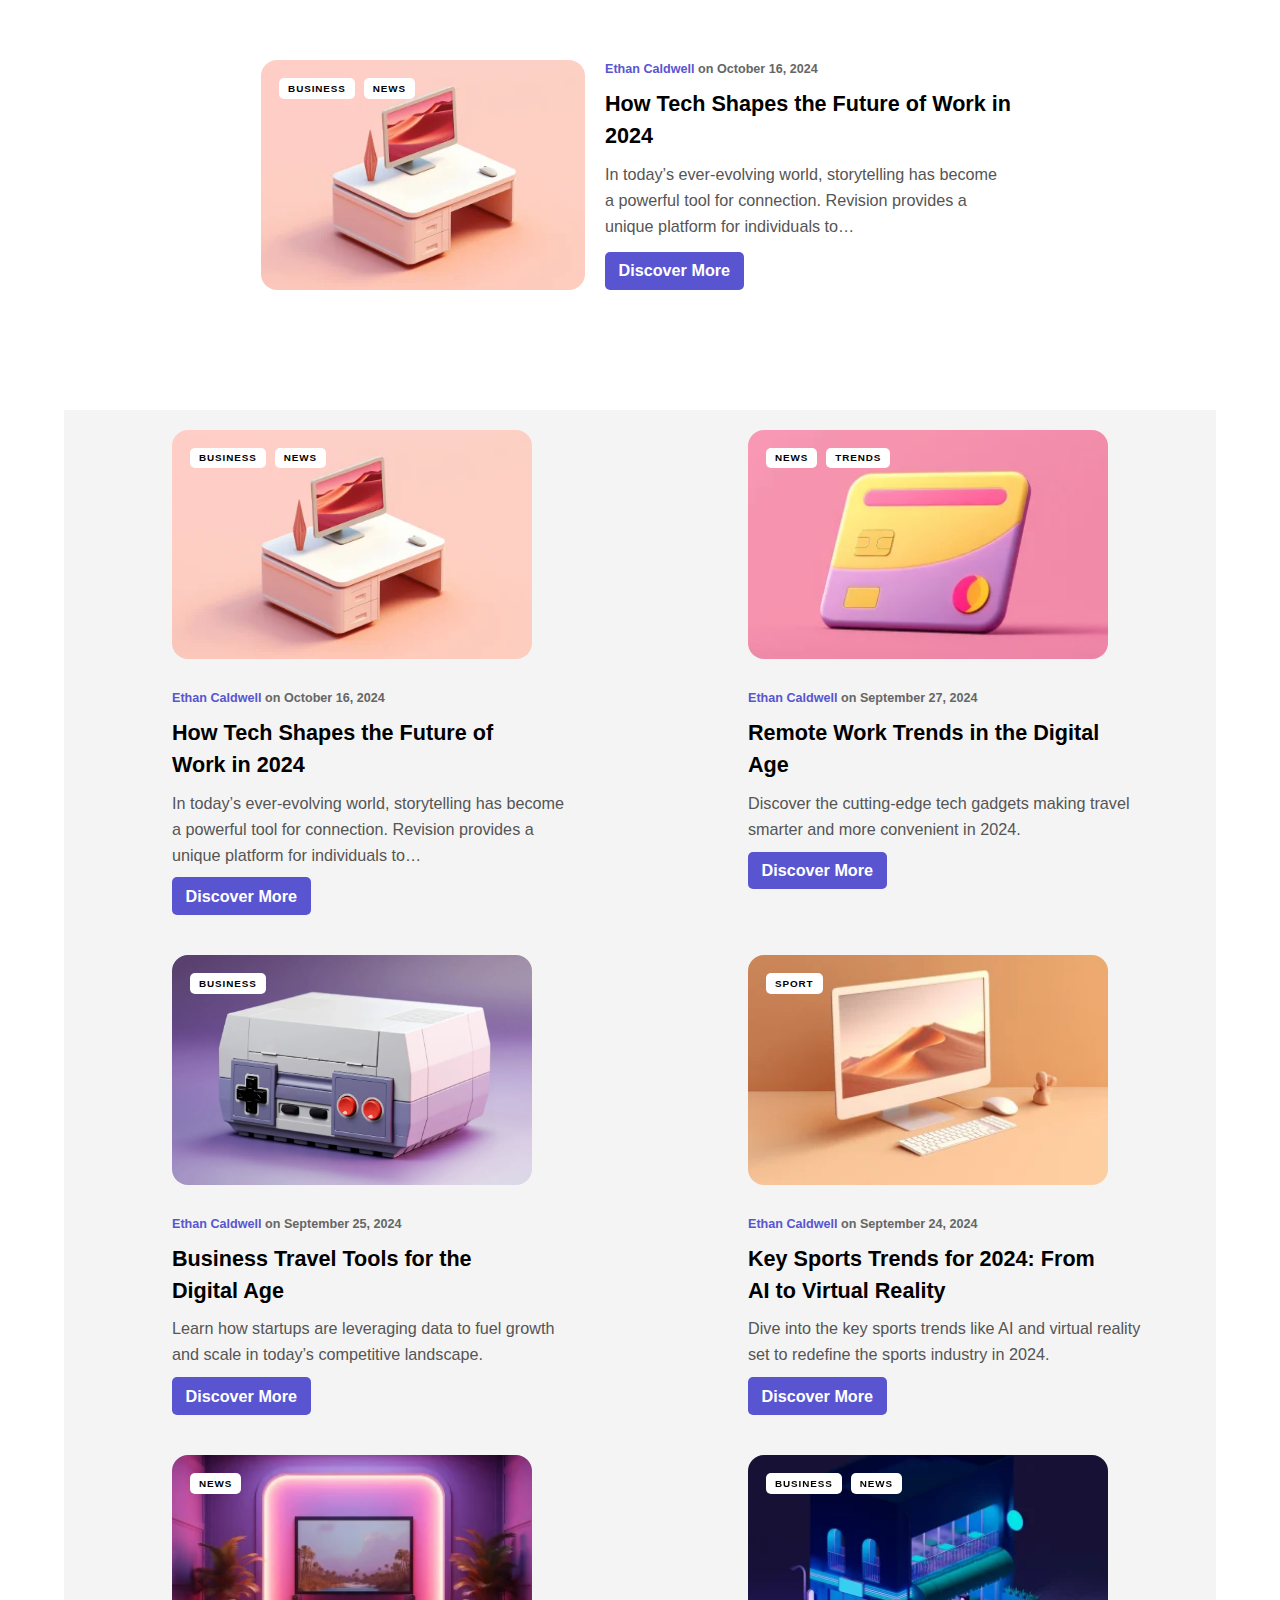
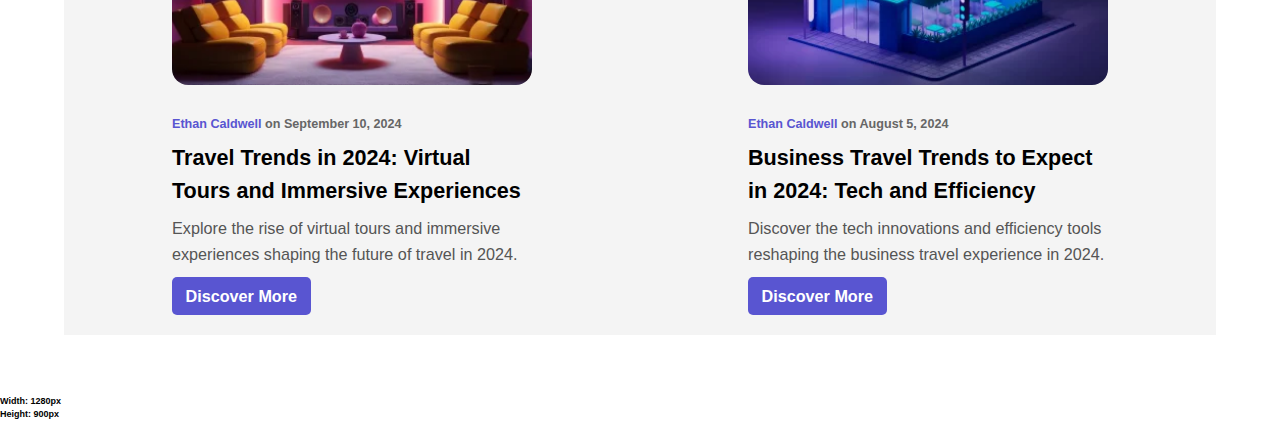
==== commit 661f0e6f: "10/1" ====
--- a/website test/index.html
+++ b/website test/index.html
@@ -1,11 +1,14 @@
 <!DOCTYPE html>
 <html lang="vi">
   <head>
-    <meta charset="UTF-8" >
-    <meta name="viewport" content="width=device-width, initial-scale=1.0">
-    <meta name="description" content="Test web" >
-    <meta name="robots" content="index, follow, max-image-preview:large, max-snippet:-1, max-video-preview:-1">
-    <link rel="stylesheet" href="css/style.css" >
+    <meta charset="UTF-8" />
+    <meta name="viewport" content="width=device-width, initial-scale=1.0" />
+    <meta name="description" content="Test web" />
+    <meta
+      name="robots"
+      content="index, follow, max-image-preview:large, max-snippet:-1, max-video-preview:-1"
+    />
+    <link rel="stylesheet" href="css/style.css" />
     <title>TEST</title>
   </head>
   <body>
@@ -16,16 +19,12 @@
             <div class="post-meta__categories">
               <div class="post-meta__category">
                 <h3 class="post-meta__category--h3">
-                  <a class="post-meta__category--a" href="#"
-                    >Business</a
-                  >
+                  <a class="post-meta__category--a" href="#">Business</a>
                 </h3>
               </div>
               <div class="post-meta__category">
                 <h3 class="post-meta__category--h3">
-                  <a class="post-meta__category--a" href="#"
-                    >News</a
-                  >
+                  <a class="post-meta__category--a" href="#">News</a>
                 </h3>
               </div>
             </div>
@@ -36,7 +35,7 @@
                   alt="Clock Icon"
                   width="9"
                   height="9"
-                >
+                />
                 6 Min Read</span
               >
             </div>
@@ -47,15 +46,13 @@
               class="background__image"
               src="img/block-1-background.webp"
               alt="block-1-background"
-            >
+            />
           </div>
         </div>
         <div class="block__content-area">
           <div class="block__content-wrapper">
             <div class="content__post-meta">
-              <a href="" rel="" class="content__author"
-                >Ethan Caldwell</a
-              >
+              <a href="" rel="" class="content__author">Ethan Caldwell</a>
               <span class="content__date">on</span>
               October 16, 2024
             </div>
@@ -64,14 +61,12 @@
                 ><span>How Tech Shapes the Future of Work in 2024</span></a
               >
             </h2>
-            <div class="content__discription">
+            <div class="content__description">
               In today’s ever-evolving world, storytelling has become a powerful
               tool for connection. Revision provides a unique platform for
               individuals to…
             </div>
-            <div class="btn-discover-more">
-              Discover More
-            </div>
+            <div class="btn-discover-more">Discover More</div>
           </div>
         </div>
       </section>
@@ -83,27 +78,23 @@
                 <div class="post-meta__categories">
                   <div class="post-meta__category">
                     <h3 class="post-meta__category--h3">
-                      <a class="post-meta__category--a" href="#"
-                        >Business</a
-                      >
-                    </h3>
-                  </div>
-                  <div class="post-meta__category">
-                    <h3 class="post-meta__category--h3">
-                      <a class="post-meta__category--a" href="#"
-                        >News</a
-                      >
-                    </h3>
-                  </div>
-                </div>
-                <div class="block__image-area__meta-reading-time">
-                  <span class="block__image-area__meta-reading-time--span">
-                    <img
-                      src="img/timer-svgrepo-com.svg"
-                      alt="Clock Icon"
-                      width="9"
-                      height="9"
-                    >
+                      <a class="post-meta__category--a" href="#">Business</a>
+                    </h3>
+                  </div>
+                  <div class="post-meta__category">
+                    <h3 class="post-meta__category--h3">
+                      <a class="post-meta__category--a" href="#">News</a>
+                    </h3>
+                  </div>
+                </div>
+                <div class="block__image-area__meta-reading-time">
+                  <span class="block__image-area__meta-reading-time--span">
+                    <img
+                      src="img/timer-svgrepo-com.svg"
+                      alt="Clock Icon"
+                      width="9"
+                      height="9"
+                    />
                     6 Min Read</span
                   >
                 </div>
@@ -114,15 +105,13 @@
                   class="background__image"
                   src="img/block-1-background.webp"
                   alt="block-1-background"
-                >
-              </div>
-            </div>
-            <div class="block__content-area">
-              <div class="block__content-wrapper">
-                <div class="content__post-meta">
-                  <a href="" rel="" class="content__author"
-                    >Ethan Caldwell</a
-                  >
+                />
+              </div>
+            </div>
+            <div class="block__content-area">
+              <div class="block__content-wrapper">
+                <div class="content__post-meta">
+                  <a href="" rel="" class="content__author">Ethan Caldwell</a>
                   <span class="content__date">on</span>
                   October 16, 2024
                 </div>
@@ -131,46 +120,40 @@
                     ><span>How Tech Shapes the Future of Work in 2024</span></a
                   >
                 </h2>
-                <div class="content__discription">
+                <div class="content__description">
                   In today’s ever-evolving world, storytelling has become a
                   powerful tool for connection. Revision provides a unique
                   platform for individuals to…
                 </div>
-                <div class="btn-discover-more">
-                  Discover More
-                </div>
-              </div>
-            </div>
-          </div>
-        </div>
-        <div class="block__item">
-          <div class="block block--vertical">
-            <div class="block__image-area">
-              <div class="post-meta">
-                <div class="post-meta__categories">
-                  <div class="post-meta__category">
-                    <h3 class="post-meta__category--h3">
-                      <a class="post-meta__category--a" href="#"
-                        >News</a
-                      >
-                    </h3>
-                  </div>
-                  <div class="post-meta__category">
-                    <h3 class="post-meta__category--h3">
-                      <a class="post-meta__category--a" href="#"
-                        >Trends</a
-                      >
-                    </h3>
-                  </div>
-                </div>
-                <div class="block__image-area__meta-reading-time">
-                  <span class="block__image-area__meta-reading-time--span">
-                    <img
-                      src="img/timer-svgrepo-com.svg"
-                      alt="Clock Icon"
-                      width="9"
-                      height="9"
-                    >
+                <div class="btn-discover-more">Discover More</div>
+              </div>
+            </div>
+          </div>
+        </div>
+        <div class="block__item">
+          <div class="block block--vertical">
+            <div class="block__image-area">
+              <div class="post-meta">
+                <div class="post-meta__categories">
+                  <div class="post-meta__category">
+                    <h3 class="post-meta__category--h3">
+                      <a class="post-meta__category--a" href="#">News</a>
+                    </h3>
+                  </div>
+                  <div class="post-meta__category">
+                    <h3 class="post-meta__category--h3">
+                      <a class="post-meta__category--a" href="#">Trends</a>
+                    </h3>
+                  </div>
+                </div>
+                <div class="block__image-area__meta-reading-time">
+                  <span class="block__image-area__meta-reading-time--span">
+                    <img
+                      src="img/timer-svgrepo-com.svg"
+                      alt="Clock Icon"
+                      width="9"
+                      height="9"
+                    />
                     5 Min Read</span
                   >
                 </div>
@@ -181,15 +164,13 @@
                   class="background__image"
                   src="img/multiple-blocks-item-1.webp"
                   alt="multiple-blocks-item-1"
-                >
-              </div>
-            </div>
-            <div class="block__content-area">
-              <div class="block__content-wrapper">
-                <div class="content__post-meta">
-                  <a href="" rel="" class="content__author"
-                    >Ethan Caldwell</a
-                  >
+                />
+              </div>
+            </div>
+            <div class="block__content-area">
+              <div class="block__content-wrapper">
+                <div class="content__post-meta">
+                  <a href="" rel="" class="content__author">Ethan Caldwell</a>
                   <span class="content__date">on</span>
                   September 27, 2024
                 </div>
@@ -198,38 +179,34 @@
                     ><span>Remote Work Trends in the Digital Age</span></a
                   >
                 </h2>
-                <div class="content__discription">
+                <div class="content__description">
                   Discover the cutting-edge tech gadgets making travel smarter
                   and more convenient in 2024.
                 </div>
-                <div class="btn-discover-more">
-                  Discover More
-                </div>
-              </div>
-            </div>
-          </div>
-        </div>
-        <div class="block__item">
-          <div class="block block--vertical">
-            <div class="block__image-area">
-              <div class="post-meta">
-                <div class="post-meta__categories">
-                  <div class="post-meta__category">
-                    <h3 class="post-meta__category--h3">
-                      <a class="post-meta__category--a" href="#"
-                        >Business</a
-                      >
-                    </h3>
-                  </div>
-                </div>
-                <div class="block__image-area__meta-reading-time">
-                  <span class="block__image-area__meta-reading-time--span">
-                    <img
-                      src="img/timer-svgrepo-com.svg"
-                      alt="Clock Icon"
-                      width="9"
-                      height="9"
-                    >
+                <div class="btn-discover-more">Discover More</div>
+              </div>
+            </div>
+          </div>
+        </div>
+        <div class="block__item">
+          <div class="block block--vertical">
+            <div class="block__image-area">
+              <div class="post-meta">
+                <div class="post-meta__categories">
+                  <div class="post-meta__category">
+                    <h3 class="post-meta__category--h3">
+                      <a class="post-meta__category--a" href="#">Business</a>
+                    </h3>
+                  </div>
+                </div>
+                <div class="block__image-area__meta-reading-time">
+                  <span class="block__image-area__meta-reading-time--span">
+                    <img
+                      src="img/timer-svgrepo-com.svg"
+                      alt="Clock Icon"
+                      width="9"
+                      height="9"
+                    />
                     7 Min Read</span
                   >
                 </div>
@@ -240,15 +217,13 @@
                   class="background__image"
                   src="img/multiple-blocks-item-2.webp"
                   alt="multiple-blocks-item-2"
-                >
-              </div>
-            </div>
-            <div class="block__content-area">
-              <div class="block__content-wrapper">
-                <div class="content__post-meta">
-                  <a href="" rel="" class="content__author"
-                    >Ethan Caldwell</a
-                  >
+                />
+              </div>
+            </div>
+            <div class="block__content-area">
+              <div class="block__content-wrapper">
+                <div class="content__post-meta">
+                  <a href="" rel="" class="content__author">Ethan Caldwell</a>
                   <span class="content__date">on</span>
                   September 25, 2024
                 </div>
@@ -257,38 +232,34 @@
                     ><span>Business Travel Tools for the Digital Age</span></a
                   >
                 </h2>
-                <div class="content__discription">
+                <div class="content__description">
                   Learn how startups are leveraging data to fuel growth and
                   scale in today’s competitive landscape.
                 </div>
-                <div class="btn-discover-more">
-                  Discover More
-                </div>
-              </div>
-            </div>
-          </div>
-        </div>
-        <div class="block__item">
-          <div class="block block--vertical">
-            <div class="block__image-area">
-              <div class="post-meta">
-                <div class="post-meta__categories">
-                  <div class="post-meta__category">
-                    <h3 class="post-meta__category--h3">
-                      <a class="post-meta__category--a" href="#"
-                        >Sport</a
-                      >
-                    </h3>
-                  </div>
-                </div>
-                <div class="block__image-area__meta-reading-time">
-                  <span class="block__image-area__meta-reading-time--span">
-                    <img
-                      src="img/timer-svgrepo-com.svg"
-                      alt="Clock Icon"
-                      width="9"
-                      height="9"
-                    >
+                <div class="btn-discover-more">Discover More</div>
+              </div>
+            </div>
+          </div>
+        </div>
+        <div class="block__item">
+          <div class="block block--vertical">
+            <div class="block__image-area">
+              <div class="post-meta">
+                <div class="post-meta__categories">
+                  <div class="post-meta__category">
+                    <h3 class="post-meta__category--h3">
+                      <a class="post-meta__category--a" href="#">Sport</a>
+                    </h3>
+                  </div>
+                </div>
+                <div class="block__image-area__meta-reading-time">
+                  <span class="block__image-area__meta-reading-time--span">
+                    <img
+                      src="img/timer-svgrepo-com.svg"
+                      alt="Clock Icon"
+                      width="9"
+                      height="9"
+                    />
                     4 Min Read</span
                   >
                 </div>
@@ -299,15 +270,13 @@
                   class="background__image"
                   src="img/multiple-blocks-item-3.webp"
                   alt="multiple-blocks-item-3"
-                >
-              </div>
-            </div>
-            <div class="block__content-area">
-              <div class="block__content-wrapper">
-                <div class="content__post-meta">
-                  <a href="" rel="" class="content__author"
-                    >Ethan Caldwell</a
-                  >
+                />
+              </div>
+            </div>
+            <div class="block__content-area">
+              <div class="block__content-wrapper">
+                <div class="content__post-meta">
+                  <a href="" rel="" class="content__author">Ethan Caldwell</a>
                   <span class="content__date">on</span>
                   September 24, 2024
                 </div>
@@ -319,38 +288,34 @@
                     ></a
                   >
                 </h2>
-                <div class="content__discription">
+                <div class="content__description">
                   Dive into the key sports trends like AI and virtual reality
                   set to redefine the sports industry in 2024.
                 </div>
-                <div class="btn-discover-more">
-                  Discover More
-                </div>
-              </div>
-            </div>
-          </div>
-        </div>
-        <div class="block__item">
-          <div class="block block--vertical">
-            <div class="block__image-area">
-              <div class="post-meta">
-                <div class="post-meta__categories">
-                  <div class="post-meta__category">
-                    <h3 class="post-meta__category--h3">
-                      <a class="post-meta__category--a" href="#"
-                        >News</a
-                      >
-                    </h3>
-                  </div>
-                </div>
-                <div class="block__image-area__meta-reading-time">
-                  <span class="block__image-area__meta-reading-time--span">
-                    <img
-                      src="img/timer-svgrepo-com.svg"
-                      alt="Clock Icon"
-                      width="9"
-                      height="9"
-                    >
+                <div class="btn-discover-more">Discover More</div>
+              </div>
+            </div>
+          </div>
+        </div>
+        <div class="block__item">
+          <div class="block block--vertical">
+            <div class="block__image-area">
+              <div class="post-meta">
+                <div class="post-meta__categories">
+                  <div class="post-meta__category">
+                    <h3 class="post-meta__category--h3">
+                      <a class="post-meta__category--a" href="#">News</a>
+                    </h3>
+                  </div>
+                </div>
+                <div class="block__image-area__meta-reading-time">
+                  <span class="block__image-area__meta-reading-time--span">
+                    <img
+                      src="img/timer-svgrepo-com.svg"
+                      alt="Clock Icon"
+                      width="9"
+                      height="9"
+                    />
                     4 Min Read</span
                   >
                 </div>
@@ -361,15 +326,13 @@
                   class="background__image"
                   src="img/multiple-blocks-item-4.webp"
                   alt="multiple-blocks-item-4"
-                >
-              </div>
-            </div>
-            <div class="block__content-area">
-              <div class="block__content-wrapper">
-                <div class="content__post-meta">
-                  <a href="" rel="" class="content__author"
-                    >Ethan Caldwell</a
-                  >
+                />
+              </div>
+            </div>
+            <div class="block__content-area">
+              <div class="block__content-wrapper">
+                <div class="content__post-meta">
+                  <a href="" rel="" class="content__author">Ethan Caldwell</a>
                   <span class="content__date">on</span>
                   September 10, 2024
                 </div>
@@ -381,45 +344,39 @@
                     ></a
                   >
                 </h2>
-                <div class="content__discription">
+                <div class="content__description">
                   Explore the rise of virtual tours and immersive experiences
                   shaping the future of travel in 2024.
                 </div>
-                <div class="btn-discover-more">
-                  Discover More
-                </div>
-              </div>
-            </div>
-          </div>
-        </div>
-        <div class="block__item">
-          <div class="block block--vertical">
-            <div class="block__image-area">
-              <div class="post-meta">
-                <div class="post-meta__categories">
-                  <div class="post-meta__category">
-                    <h3 class="post-meta__category--h3">
-                      <a class="post-meta__category--a" href="#"
-                        >Business</a
-                      >
-                    </h3>
-                  </div>
-                  <div class="post-meta__category">
-                    <h3 class="post-meta__category--h3">
-                      <a class="post-meta__category--a" href="#"
-                        >News</a
-                      >
-                    </h3>
-                  </div>
-                </div>
-                <div class="block__image-area__meta-reading-time">
-                  <span class="block__image-area__meta-reading-time--span">
-                    <img
-                      src="img/timer-svgrepo-com.svg"
-                      alt="Clock Icon"
-                      width="9"
-                      height="9"
-                    >
+                <div class="btn-discover-more">Discover More</div>
+              </div>
+            </div>
+          </div>
+        </div>
+        <div class="block__item">
+          <div class="block block--vertical">
+            <div class="block__image-area">
+              <div class="post-meta">
+                <div class="post-meta__categories">
+                  <div class="post-meta__category">
+                    <h3 class="post-meta__category--h3">
+                      <a class="post-meta__category--a" href="#">Business</a>
+                    </h3>
+                  </div>
+                  <div class="post-meta__category">
+                    <h3 class="post-meta__category--h3">
+                      <a class="post-meta__category--a" href="#">News</a>
+                    </h3>
+                  </div>
+                </div>
+                <div class="block__image-area__meta-reading-time">
+                  <span class="block__image-area__meta-reading-time--span">
+                    <img
+                      src="img/timer-svgrepo-com.svg"
+                      alt="Clock Icon"
+                      width="9"
+                      height="9"
+                    />
                     3 Min Read</span
                   >
                 </div>
@@ -430,15 +387,13 @@
                   class="background__image"
                   src="img/multiple-blocks-item-5.webp"
                   alt="multiple-blocks-item-5"
-                >
-              </div>
-            </div>
-            <div class="block__content-area">
-              <div class="block__content-wrapper">
-                <div class="content__post-meta">
-                  <a href="" rel="" class="content__author"
-                    >Ethan Caldwell</a
-                  >
+                />
+              </div>
+            </div>
+            <div class="block__content-area">
+              <div class="block__content-wrapper">
+                <div class="content__post-meta">
+                  <a href="" rel="" class="content__author">Ethan Caldwell</a>
                   <span class="content__date">on</span>
                   August 5, 2024
                 </div>
@@ -450,13 +405,11 @@
                     ></a
                   >
                 </h2>
-                <div class="content__discription">
+                <div class="content__description">
                   Discover the tech innovations and efficiency tools reshaping
                   the business travel experience in 2024.
                 </div>
-                <div class="btn-discover-more">
-                  Discover More
-                </div>
+                <div class="btn-discover-more">Discover More</div>
               </div>
             </div>
           </div>
@@ -470,4 +423,3 @@
     <script src="js/main.js"></script>
   </body>
 </html>
-
--- a/website test/css/style.css
+++ b/website test/css/style.css
@@ -180,7 +180,7 @@
 
 .content__post-meta {
   margin: 0;
-  font-size: 1.5em;
+  font-size: 1.4em;
   color: #666;
 }
 
@@ -201,8 +201,9 @@
   color: inherit;
 }
 
-.content__discription {
-  font-size: 1.6em;
+.content__description {
+  font-size: 1.8em;
+  font-weight: 500;
   width: 25em;
   color: #555;
   line-height: 1.6;
@@ -213,7 +214,7 @@
   padding: 0.75rem 1.5rem;
   background-color: #5955d1;
   color: #fff;
-  font-size: 1.6em;
+  font-size: 1.8em;
   border-radius: 5px;
   text-decoration: none;
   font-weight: 600;
